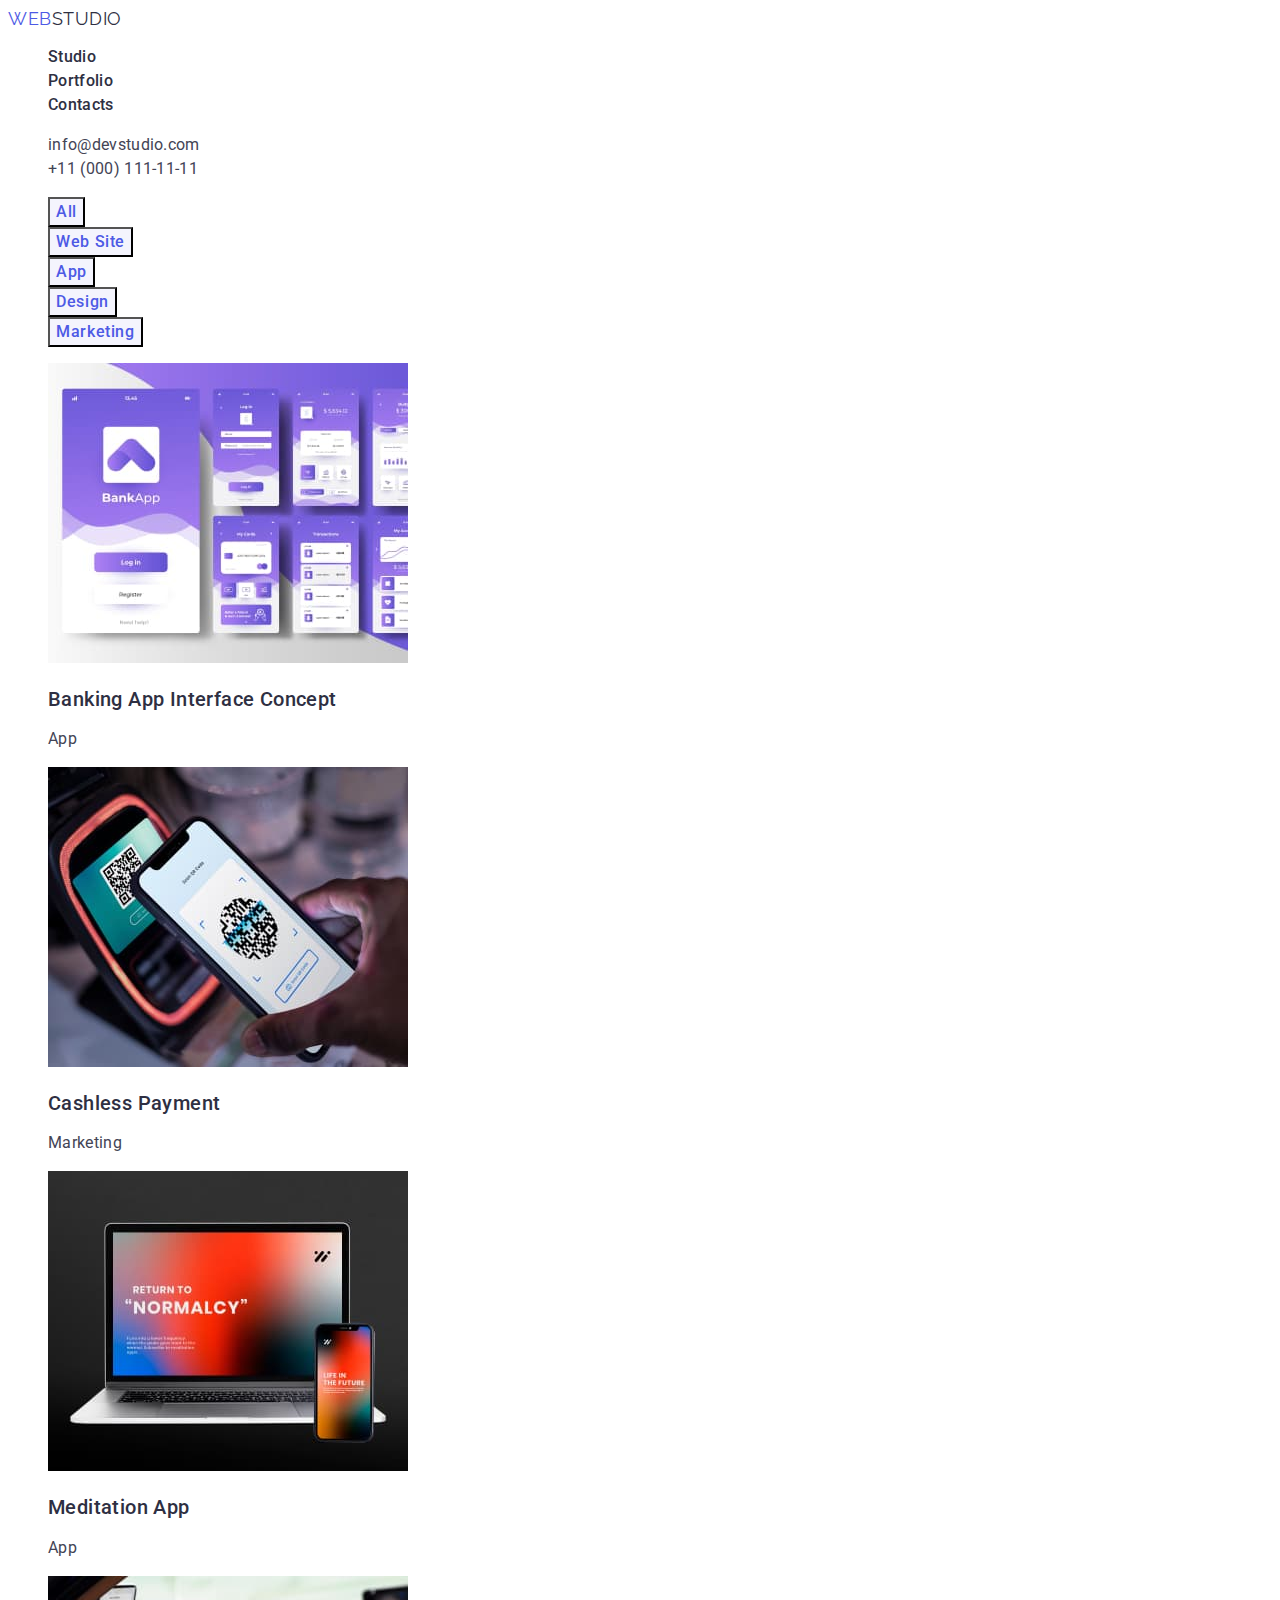
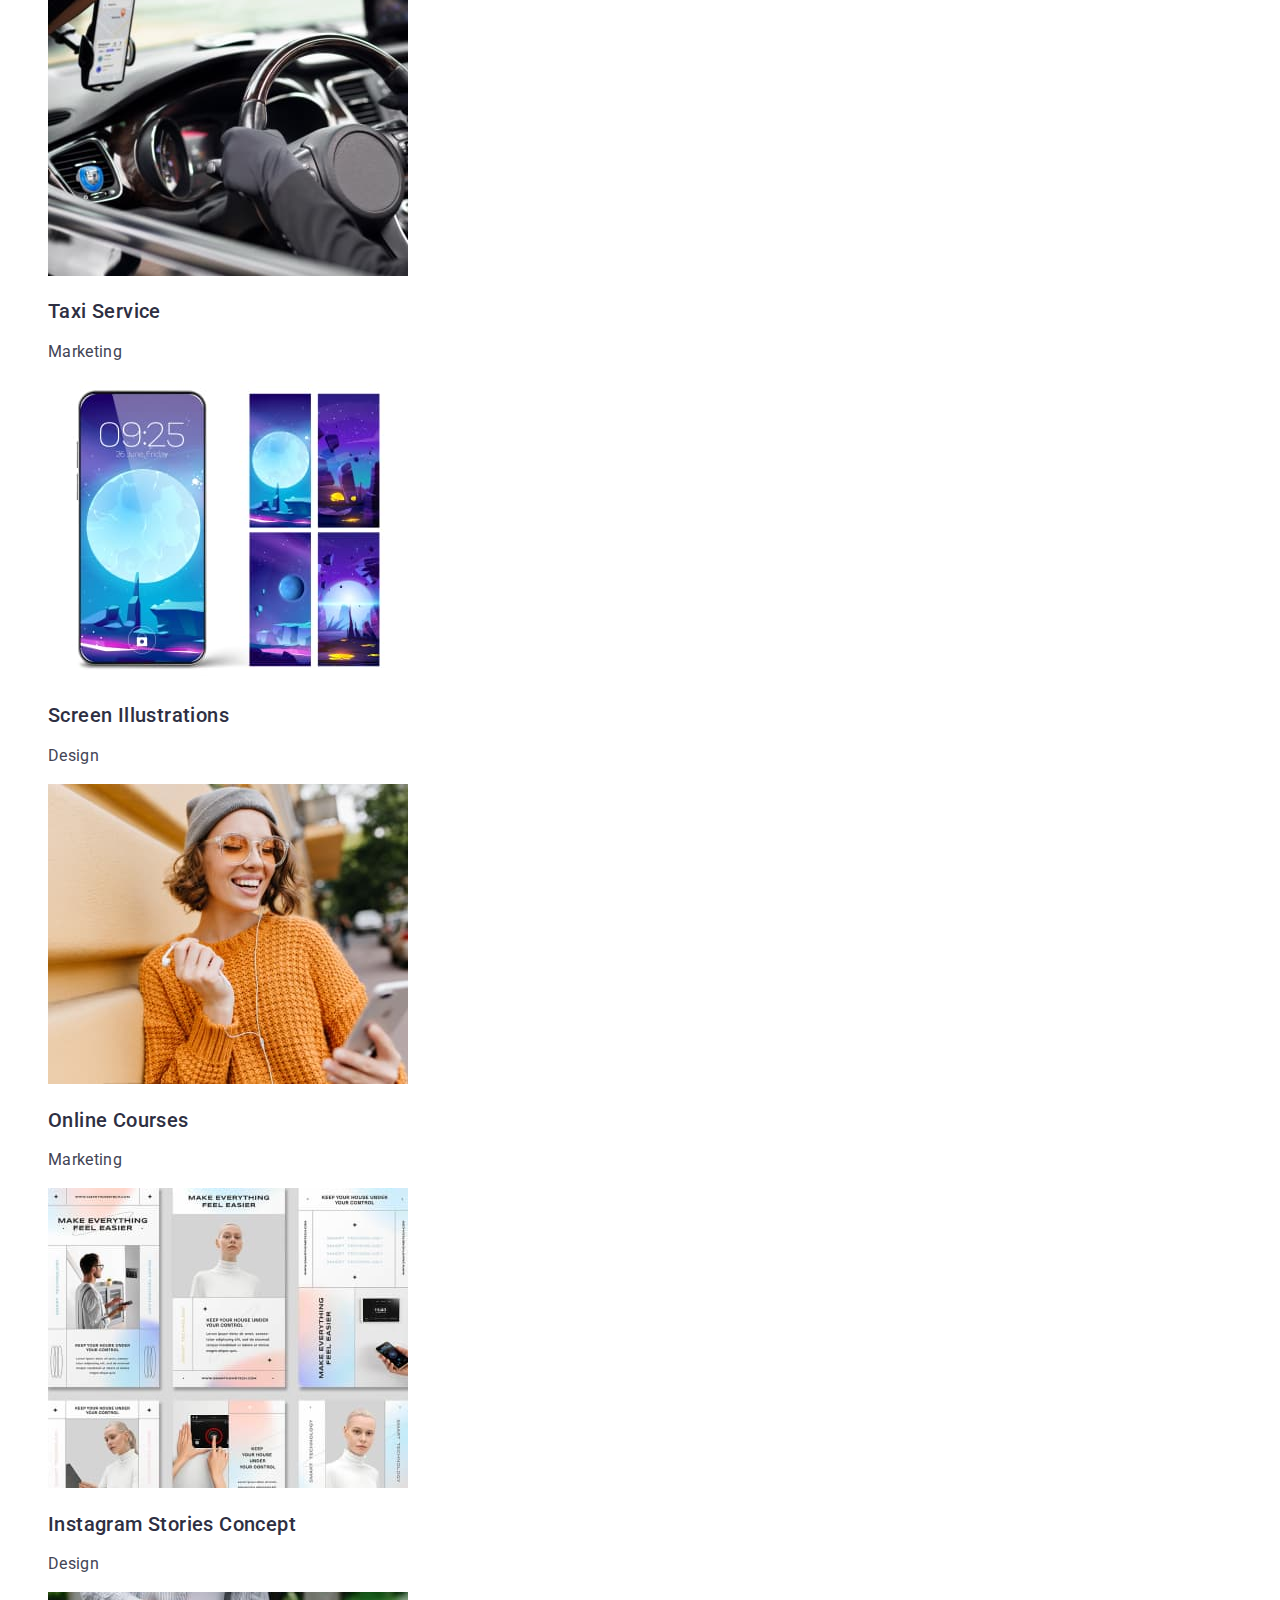
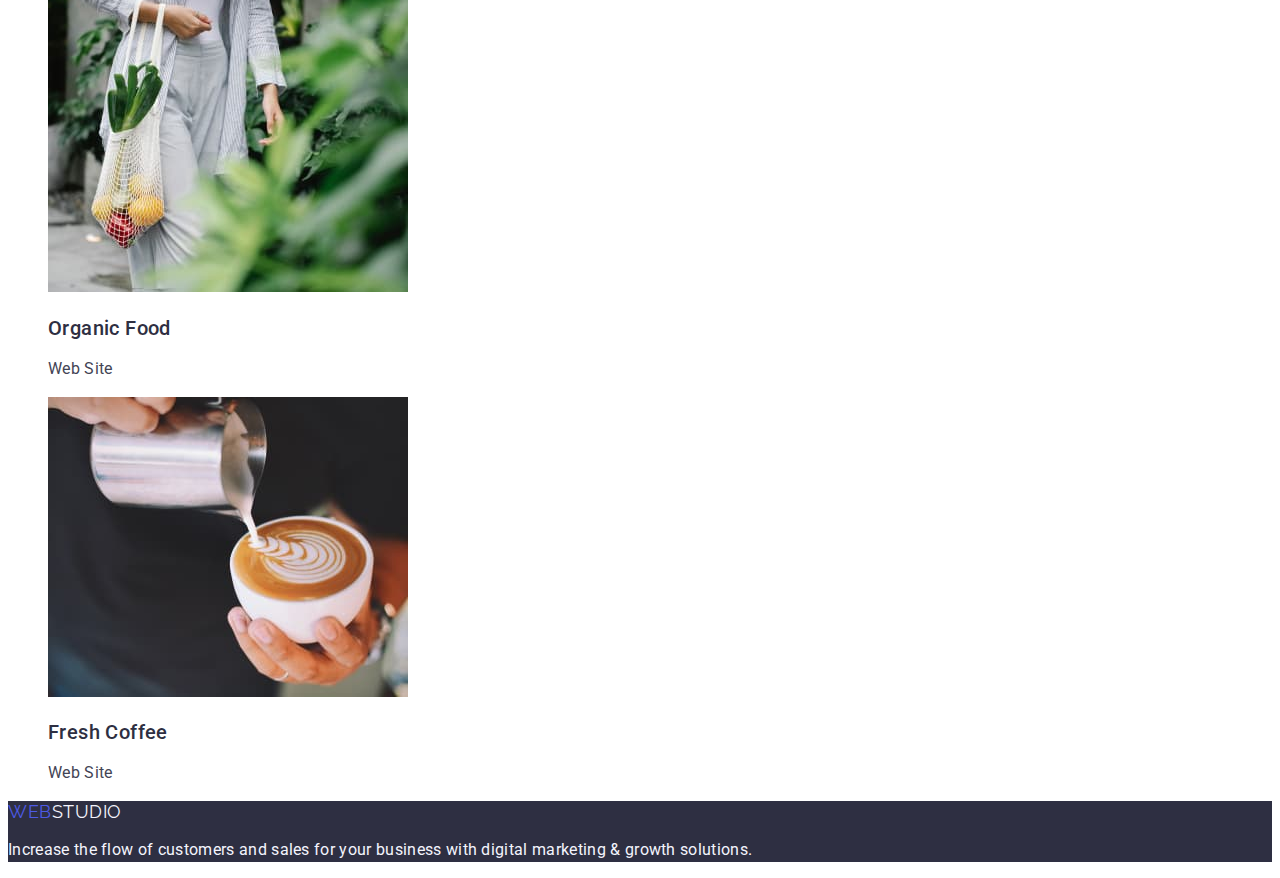
==== portfolio.html @ c182bf04 "Initial commit" ====
<!DOCTYPE html>
<html lang="en">

<head>
    <meta charset="UTF-8">
    <meta http-equiv="X-UA-Compatible" content="IE=edge">
    <meta name="viewport" content="width=device-width, initial-scale=1.0">
    <title>Portfolio</title>
    <link rel="stylesheet" href="./css/styles.css">
    <link rel="preconnect" href="https://fonts.googleapis.com">
    <link rel="preconnect" href="https://fonts.gstatic.com" crossorigin>
    <link
        href="https://fonts.googleapis.com/css2?family=Raleway:wght@800&family=Roboto:wght@400;500;700;900&display=swap"
        rel="stylesheet">
</head>

<body>
    <!-- Top Line -->
    <header>
        <nav>
            <a href="./index.html" class="logo link">WEB<span class="logo-studio">Studio</span></a>
            <ul class="site-nav list">
                <li> <a href="./index.html" class="link">Studio</a> </li>
                <li> <a href="./portfolio.html" class="link">Portfolio</a></li>
                <li> <a href="" class="link">Contacts</a></li>
            </ul>
        </nav>
        <address class="address">
            <ul class="list">
                <li>
                    <a class="contacts link" href="mailto:info@devstudio.com">info@devstudio.com</a>
                </li>
                <li>
                    <a class="contacts link" href="tel:+110001111111">+11 (000) 111-11-11</a>
                </li>
            </ul>
        </address>

    </header>

    <!-- Main Content Filters-->
    <main>
        <section class="portfolio">
            <h1 hidden>Portfolio</h1>
            <ul class="list">
                <li>
                    <button type="button" class="button link">All</button>
                </li>
                <li>
                    <button type="button" class="button link">Web Site</button>
                </li>
                <li>
                    <button type="button" class="button link">App</button>
                </li>
                <li>
                    <button type="button" class="button link">Design</button>
                </li>
                <li>
                    <button type="button" class="button link">Marketing</button>
                </li>
            </ul>

            <ul class="list">
                <li>
                    <a href="" class="link">
                        <img src="./images/img-4.jpg" alt="Banking App Interface Concept" width="360">
                        <h2 class="portfolio-caption">Banking App Interface Concept</h2>
                        <p class="portfolio-text">App</p>
                    </a>
                </li>
                <li>
                    <a href="" class="link">
                        <img src="./images/img-5.jpg" alt="Cashless Payment" width="360">
                        <h2 class="portfolio-caption">Cashless Payment</h2>
                        <p class="portfolio-text">Marketing</p>
                    </a>
                </li>
                <li>
                    <a href="" class="link">
                        <img src="./images/img-6.jpg" alt="Meditation App" width="360">
                        <h2 class="portfolio-caption">Meditation App</h2>
                        <p class="portfolio-text">App</p>
                    </a>
                </li>
                <li>
                    <a href="" class="link">
                        <img src="./images/img-7.jpg" alt="Taxi Service" width="360">
                        <h2 class="portfolio-caption">Taxi Service</h2>
                        <p class="portfolio-text">Marketing</p>
                    </a>
                </li>
                <li>
                    <a href="" class="link">
                        <img src="./images/img-8.jpg" alt="Screen Illustrations" width="360">
                        <h2 class="portfolio-caption">Screen Illustrations</h2>
                        <p class="portfolio-text">Design</p>
                    </a>
                </li>
                <li>
                    <a href="" class="link">
                        <img src="./images/img-9.jpg" alt="Online Courses" width="360">
                        <h2 class="portfolio-caption">Online Courses</h2>
                        <p class="portfolio-text">Marketing</p>
                    </a>
                </li>
                <li>
                    <a href="" class="link">
                        <img src="./images/img-10.jpg" alt="Instagram Stories Concept" width="360">
                        <h2 class="portfolio-caption">Instagram Stories Concept</h2>
                        <p class="portfolio-text">Design</p>
                    </a>
                </li>
                <li>
                    <a href="" class="link">
                        <img src="./images/img-11.jpg" alt="Organic Food" width="360">
                        <h2 class="portfolio-caption">Organic Food</h2>
                        <p class="portfolio-text">Web Site</p>
                    </a>
                </li>
                <li>
                    <a href="" class="link">
                        <img src="./images/img-12.jpg" alt="Fresh Coffee" width="360">
                        <h2 class="portfolio-caption">Fresh Coffee</h2>
                        <p class="portfolio-text">Web Site</p>
                    </a>
                </li>
            </ul>
        </section>

    </main>


    <!-- Footer -->
    <footer class="footer">
        <a href="./index.html" class="logo link">WEB<span class="footer-studio">Studio</span></a>
        <p class="footer-text">Increase the flow of customers and sales for your business with digital marketing &
            growth solutions.</p>
    </footer>

</body>

</html>
---- css/styles.css ----
:root {
  --primary-white-color: #ffffff;
  --button-blue-color: #4d5ae5;
  --primary-text-color: #434455;
  --title-text-color: #2e2f42;
  --accent-color: #4d5ae5;
  --accent-focus-color: #404bbf;
  --accent-button-color: #f4f4fd;
}
body {
  font-family: "Roboto", sans-serif;
  background-color: var(--primary-white-color);
  color: var(--primary-text-color);
}
.list {
  list-style: none;
}

/* Logo */
.logo {
  font-family: "Raleway", sans-serif;
  font-size: 18px;
  line-height: 1.17;
  letter-spacing: 0.03em;
  text-transform: uppercase;
  color: var(--accent-color);
}
.link {
  text-decoration: none;
}

.logo-studio {
  color: var(--title-text-color);
}

/* Site nav */

.site-nav .link {
  font-weight: 500;
  font-size: 16px;
  line-height: 1.5;
  letter-spacing: 0.02em;
  color: var(--title-text-color);
}

.site-nav .link:hover,
.site-nav .link:focus {
  color: var(--accent-focus-color);
}

/* Address */

.address {
  font-style: normal;
}

.list .contacts {
  font-size: 16px;
  line-height: 1.5;
  letter-spacing: 0.02em;
  color: var(--primary-text-color);
}
.contacts:hover,
.contacts:focus {
  color: var(--accent-focus-color);
}

/* Hero */

.hero {
  background-color: var(--title-text-color);
}

.hero-title {
  font-size: 56px;
  text-align: center;
  letter-spacing: 0.02em;
  line-height: 1.07;
  color: var(--primary-white-color);
}

.button {
  cursor: pointer;
  font-family: "Roboto", sans-serif;
  font-weight: 500;
  font-size: 16px;
  letter-spacing: 0.04em;
  line-height: 1.5;
  background-color: var(--button-blue-color);
  color: var(--primary-white-color);
}

.button:hover,
.button:focus {
  background-color: var(--accent-focus-color);
}

/* Section 1 2 3*/

.title-features {
  font-weight: 500;
  font-size: 20px;
  letter-spacing: 0.02em;
  color: var(--title-text-color);
}

.features-text {
  font-size: 16px;
  line-height: 1.5;
  letter-spacing: 0.02em;
}

.title {
  font-size: 36px;
  line-height: 1.11;
  letter-spacing: 0.02em;
  text-align: center;
  text-transform: capitalize;
  color: var(--title-text-color);
}

.section-team {
  background-color: var(--accent-button-color);
}

.team-item {
  background-color: var(--primary-white-color);
}

.team-name {
  font-weight: 500;
  font-size: 20px;
  letter-spacing: 0.02em;
  color: var(--title-text-color);
}

.team-field {
  font-size: 16px;
  line-height: 1.5;
  letter-spacing: 0.02em;
}

/* Footer */

.footer {
  background-color: var(--title-text-color);
}

.footer-studio {
  color: var(--accent-button-color);
}

.footer-text {
  font-size: 16px;
  line-height: 1.5;
  letter-spacing: 0.02em;
  color: var(--accent-button-color);
}
/* Portfolio */

/* Buttons */

.portfolio {
  font-size: 16px;
  line-height: 1.5;
}

.portfolio .button {
  background: var(--accent-button-color);
  color: var(--button-blue-color);
}

.portfolio .button:hover,
.portfolio .button:focus {
  background: var(--accent-focus-color);
  color: var(--accent-button-color);
}

.portfolio-caption {
  font-weight: 500;
  font-size: 20px;
  line-height: 1.2;
  letter-spacing: 0.02em;
  color: var(--title-text-color);
}

.portfolio-text {
  letter-spacing: 0.02em;
  color: var(--primary-text-color);
}
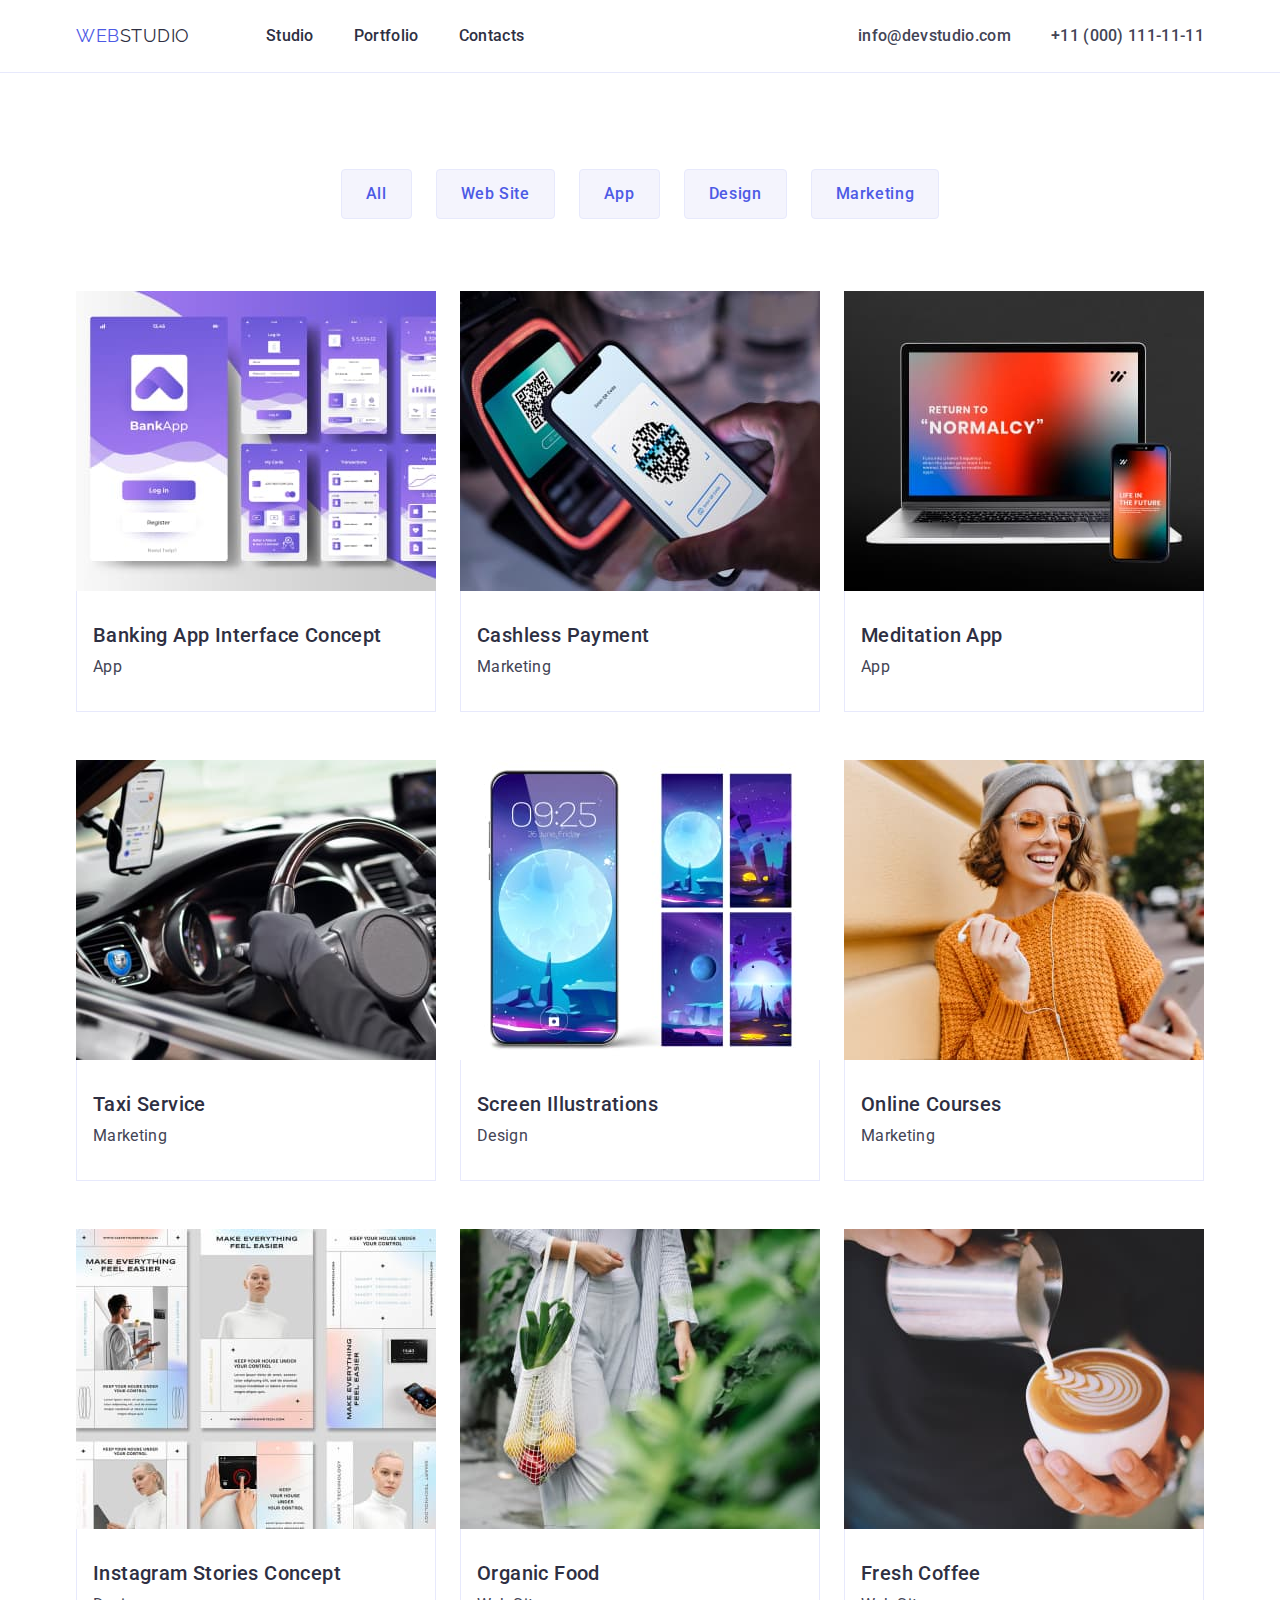
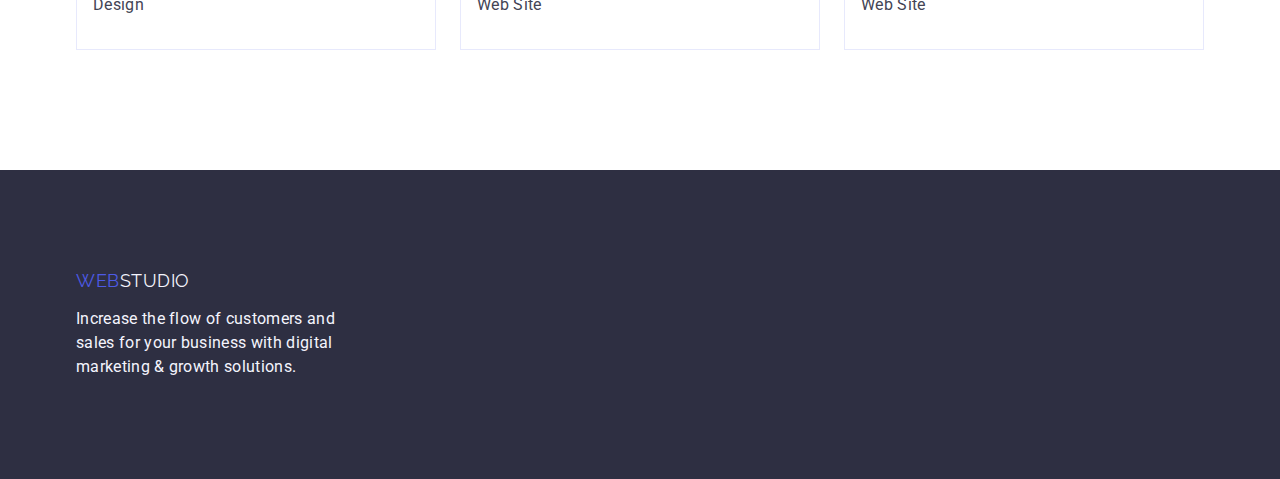
==== commit 270bf22c: "update file" ====
--- a/portfolio.html
+++ b/portfolio.html
@@ -6,125 +6,152 @@
     <meta http-equiv="X-UA-Compatible" content="IE=edge">
     <meta name="viewport" content="width=device-width, initial-scale=1.0">
     <title>Portfolio</title>
-    <link rel="stylesheet" href="./css/styles.css">
+
     <link rel="preconnect" href="https://fonts.googleapis.com">
     <link rel="preconnect" href="https://fonts.gstatic.com" crossorigin>
     <link
         href="https://fonts.googleapis.com/css2?family=Raleway:wght@800&family=Roboto:wght@400;500;700;900&display=swap"
         rel="stylesheet">
+
+    <link rel="stylesheet"
+        href="https://cdnjs.cloudflare.com/ajax/libs/modern-normalize/0.7.0/modern-normalize.min.css">
+
+
+    <link rel="stylesheet" href="./css/styles.css">
 </head>
 
 <body>
     <!-- Top Line -->
-    <header>
-        <nav>
-            <a href="./index.html" class="logo link">WEB<span class="logo-studio">Studio</span></a>
-            <ul class="site-nav list">
-                <li> <a href="./index.html" class="link">Studio</a> </li>
-                <li> <a href="./portfolio.html" class="link">Portfolio</a></li>
-                <li> <a href="" class="link">Contacts</a></li>
-            </ul>
-        </nav>
-        <address class="address">
-            <ul class="list">
-                <li>
-                    <a class="contacts link" href="mailto:info@devstudio.com">info@devstudio.com</a>
-                </li>
-                <li>
-                    <a class="contacts link" href="tel:+110001111111">+11 (000) 111-11-11</a>
-                </li>
-            </ul>
-        </address>
-
+    <header class="header">
+        <div class="container nav-header">
+            <nav class="nav-header">
+                <a href="./index.html" class="logo link">WEB<span class="logo-studio">Studio</span></a>
+                <ul class="site-nav list">
+                    <li class="item"> <a href="./index.html" class="link">Studio</a> </li>
+                    <li class="item"> <a href="./portfolio.html" class="link">Portfolio</a></li>
+                    <li class="item"> <a href="" class="link">Contacts</a></li>
+                </ul>
+            </nav>
+            <address class="address nav-address">
+                <ul class="site-nav list">
+                    <li>
+                        <a class="contacts link" href="mailto:info@devstudio.com">info@devstudio.com</a>
+                    </li>
+                    <li>
+                        <a class="contacts link" href="tel:+110001111111">+11 (000) 111-11-11</a>
+                    </li>
+                </ul>
+            </address>
+        </div>
     </header>
 
     <!-- Main Content Filters-->
     <main>
         <section class="portfolio">
-            <h1 hidden>Portfolio</h1>
-            <ul class="list">
-                <li>
-                    <button type="button" class="button link">All</button>
-                </li>
-                <li>
-                    <button type="button" class="button link">Web Site</button>
-                </li>
-                <li>
-                    <button type="button" class="button link">App</button>
-                </li>
-                <li>
-                    <button type="button" class="button link">Design</button>
-                </li>
-                <li>
-                    <button type="button" class="button link">Marketing</button>
-                </li>
-            </ul>
+            <div class="container">
+                <h1 hidden>Portfolio</h1>
+                <ul class="list list-button">
+                    <li>
+                        <button type="button" class="button link">All</button>
+                    </li>
+                    <li>
+                        <button type="button" class="button link">Web Site</button>
+                    </li>
+                    <li>
+                        <button type="button" class="button link">App</button>
+                    </li>
+                    <li>
+                        <button type="button" class="button link">Design</button>
+                    </li>
+                    <li>
+                        <button type="button" class="button link">Marketing</button>
+                    </li>
+                </ul>
 
-            <ul class="list">
-                <li>
-                    <a href="" class="link">
-                        <img src="./images/img-4.jpg" alt="Banking App Interface Concept" width="360">
-                        <h2 class="portfolio-caption">Banking App Interface Concept</h2>
-                        <p class="portfolio-text">App</p>
-                    </a>
-                </li>
-                <li>
-                    <a href="" class="link">
-                        <img src="./images/img-5.jpg" alt="Cashless Payment" width="360">
-                        <h2 class="portfolio-caption">Cashless Payment</h2>
-                        <p class="portfolio-text">Marketing</p>
-                    </a>
-                </li>
-                <li>
-                    <a href="" class="link">
-                        <img src="./images/img-6.jpg" alt="Meditation App" width="360">
-                        <h2 class="portfolio-caption">Meditation App</h2>
-                        <p class="portfolio-text">App</p>
-                    </a>
-                </li>
-                <li>
-                    <a href="" class="link">
-                        <img src="./images/img-7.jpg" alt="Taxi Service" width="360">
-                        <h2 class="portfolio-caption">Taxi Service</h2>
-                        <p class="portfolio-text">Marketing</p>
-                    </a>
-                </li>
-                <li>
-                    <a href="" class="link">
-                        <img src="./images/img-8.jpg" alt="Screen Illustrations" width="360">
-                        <h2 class="portfolio-caption">Screen Illustrations</h2>
-                        <p class="portfolio-text">Design</p>
-                    </a>
-                </li>
-                <li>
-                    <a href="" class="link">
-                        <img src="./images/img-9.jpg" alt="Online Courses" width="360">
-                        <h2 class="portfolio-caption">Online Courses</h2>
-                        <p class="portfolio-text">Marketing</p>
-                    </a>
-                </li>
-                <li>
-                    <a href="" class="link">
-                        <img src="./images/img-10.jpg" alt="Instagram Stories Concept" width="360">
-                        <h2 class="portfolio-caption">Instagram Stories Concept</h2>
-                        <p class="portfolio-text">Design</p>
-                    </a>
-                </li>
-                <li>
-                    <a href="" class="link">
-                        <img src="./images/img-11.jpg" alt="Organic Food" width="360">
-                        <h2 class="portfolio-caption">Organic Food</h2>
-                        <p class="portfolio-text">Web Site</p>
-                    </a>
-                </li>
-                <li>
-                    <a href="" class="link">
-                        <img src="./images/img-12.jpg" alt="Fresh Coffee" width="360">
-                        <h2 class="portfolio-caption">Fresh Coffee</h2>
-                        <p class="portfolio-text">Web Site</p>
-                    </a>
-                </li>
-            </ul>
+                <ul class="list potfolio-list">
+                    <li class="portfolio-item">
+                        <a href="" class="link">
+                            <img class="image" src="./images/img-4.jpg" alt="Banking App Interface Concept" width="360">
+                            <div class="portfolio-info">
+                                <h2 class="portfolio-caption">Banking App Interface Concept</h2>
+                                <p class="portfolio-text">App</p>
+                            </div>
+                        </a>
+                    </li>
+                    <li class="portfolio-item">
+                        <a href="" class="link">
+                            <img class="image" src="./images/img-5.jpg" alt="Cashless Payment" width="360">
+                            <div class="portfolio-info">
+                                <h2 class="portfolio-caption">Cashless Payment</h2>
+                                <p class="portfolio-text">Marketing</p>
+                            </div>
+                        </a>
+                    </li>
+                    <li class="portfolio-item">
+                        <a href="" class="link">
+                            <img class="image" src="./images/img-6.jpg" alt="Meditation App" width="360">
+                            <div class="portfolio-info">
+                                <h2 class="portfolio-caption">Meditation App</h2>
+                                <p class="portfolio-text">App</p>
+                            </div>
+                        </a>
+                    </li>
+                    <li class="portfolio-item">
+                        <a href="" class="link">
+                            <img class="image" src="./images/img-7.jpg" alt="Taxi Service" width="360">
+                            <div class="portfolio-info">
+                                <h2 class="portfolio-caption">Taxi Service</h2>
+                                <p class="portfolio-text">Marketing</p>
+                            </div>
+                        </a>
+                    </li>
+                    <li class="portfolio-item">
+                        <a href="" class="link">
+                            <img class="image" src="./images/img-8.jpg" alt="Screen Illustrations" width="360">
+                            <div class="portfolio-info">
+                                <h2 class="portfolio-caption">Screen Illustrations</h2>
+                                <p class="portfolio-text">Design</p>
+                            </div>
+                        </a>
+                    </li>
+                    <li class="portfolio-item">
+                        <a href="" class="link">
+                            <img class="image" src="./images/img-9.jpg" alt="Online Courses" width="360">
+                            <div class="portfolio-info">
+                                <h2 class="portfolio-caption">Online Courses</h2>
+                                <p class="portfolio-text">Marketing</p>
+                            </div>
+                        </a>
+                    </li>
+                    <li class="portfolio-item">
+                        <a href="" class="link">
+                            <img class="image" src="./images/img-10.jpg" alt="Instagram Stories Concept" width="360">
+                            <div class="portfolio-info">
+                                <h2 class="portfolio-caption">Instagram Stories Concept</h2>
+                                <p class="portfolio-text">Design</p>
+                            </div>
+                        </a>
+                    </li>
+                    <li class="portfolio-item">
+                        <a href="" class="link">
+                            <img class="image" src="./images/img-11.jpg" alt="Organic Food" width="360">
+                            <div class="portfolio-info">
+                                <h2 class="portfolio-caption">Organic Food</h2>
+                                <p class="portfolio-text">Web Site</p>
+                            </div>
+                        </a>
+                    </li>
+                    <li class="portfolio-item">
+                        <a href="" class="link">
+                            <img class="image" src="./images/img-12.jpg" alt="Fresh Coffee" width="360">
+                            <div class="portfolio-info">
+                                <h2 class="portfolio-caption">Fresh Coffee</h2>
+                                <p class="portfolio-text">Web Site</p>
+                            </div>
+                        </a>
+                    </li>
+                </ul>
+            </div>
         </section>
 
     </main>
@@ -132,9 +159,11 @@
 
     <!-- Footer -->
     <footer class="footer">
-        <a href="./index.html" class="logo link">WEB<span class="footer-studio">Studio</span></a>
-        <p class="footer-text">Increase the flow of customers and sales for your business with digital marketing &
-            growth solutions.</p>
+        <div class="container">
+            <a href="./index.html" class="logo footer-logo link">WEB<span class="footer-studio">Studio</span></a>
+            <p class="footer-text">Increase the flow of customers and sales for your business with digital marketing &
+                growth solutions.</p>
+        </div>
     </footer>
 
 </body>
--- a/css/styles.css
+++ b/css/styles.css
@@ -6,28 +6,59 @@
   --accent-color: #4d5ae5;
   --accent-focus-color: #404bbf;
   --accent-button-color: #f4f4fd;
-}
+  --border-btn-portfolio-color: #e7e9fc;
+  --border-accent: #e7e9fc;
+}
+
 body {
   font-family: "Roboto", sans-serif;
+
   background-color: var(--primary-white-color);
   color: var(--primary-text-color);
 }
+
 .list {
+  margin: 0;
+  padding: 0;
+
   list-style: none;
+}
+
+.link {
+  text-decoration: none;
+}
+
+.container {
+  margin: 0 auto;
+  padding: 0 15px;
+  width: 1158px;
+}
+
+/* Header */
+
+.header {
+  border-bottom: 1px solid var(--border-accent);
+}
+
+.nav-header {
+  display: flex;
+  align-items: center;
 }
 
 /* Logo */
 .logo {
+  display: block;
+  margin-right: 76px;
+  padding: 24px 0;
+
   font-family: "Raleway", sans-serif;
   font-size: 18px;
   line-height: 1.17;
   letter-spacing: 0.03em;
   text-transform: uppercase;
+
   color: var(--accent-color);
 }
-.link {
-  text-decoration: none;
-}
 
 .logo-studio {
   color: var(--title-text-color);
@@ -35,7 +66,15 @@
 
 /* Site nav */
 
+.site-nav {
+  display: flex;
+  gap: 40px;
+}
+
 .site-nav .link {
+  display: block;
+  padding: 24px 0;
+
   font-weight: 500;
   font-size: 16px;
   line-height: 1.5;
@@ -54,10 +93,16 @@
   font-style: normal;
 }
 
+.nav-address {
+  display: flex;
+  margin-left: auto;
+}
+
 .list .contacts {
   font-size: 16px;
   line-height: 1.5;
   letter-spacing: 0.02em;
+
   color: var(--primary-text-color);
 }
 .contacts:hover,
@@ -68,82 +113,179 @@
 /* Hero */
 
 .hero {
+  padding: 188px 0;
+  text-align: center;
   background-color: var(--title-text-color);
 }
 
 .hero-title {
+  margin-left: auto;
+  margin-right: auto;
+  margin-top: 0;
+  margin-bottom: 48px;
+  max-width: 496px;
+
   font-size: 56px;
-  text-align: center;
   letter-spacing: 0.02em;
   line-height: 1.07;
+
   color: var(--primary-white-color);
 }
 
+/* Buttons */
+
 .button {
+  display: block;
+  margin-left: auto;
+  margin-right: auto;
+
+  border-radius: 4px;
+
+  font-weight: 500;
+  font-size: 16px;
+  letter-spacing: 0.04em;
+  line-height: 1.5;
+  text-align: center;
   cursor: pointer;
-  font-family: "Roboto", sans-serif;
-  font-weight: 500;
-  font-size: 16px;
-  letter-spacing: 0.04em;
-  line-height: 1.5;
+
   background-color: var(--button-blue-color);
   color: var(--primary-white-color);
 }
-
 .button:hover,
 .button:focus {
   background-color: var(--accent-focus-color);
 }
 
-/* Section 1 2 3*/
+.button-hero {
+  padding: 16px 32px;
+  min-width: 169px;
+  height: 56px;
+
+  border: none;
+}
+
+/* Section */
+
+.section {
+  padding-top: 120px;
+  padding-bottom: 120px;
+}
+
+/* Section 1 */
+
+.features-list {
+  display: flex;
+  gap: 24px;
+}
 
 .title-features {
+  margin-top: 0;
+  margin-bottom: 8px;
+
   font-weight: 500;
   font-size: 20px;
   letter-spacing: 0.02em;
+
   color: var(--title-text-color);
 }
 
 .features-text {
-  font-size: 16px;
-  line-height: 1.5;
-  letter-spacing: 0.02em;
+  margin-top: 0;
+  margin-bottom: 0;
+
+  font-size: 16px;
+  line-height: 1.5;
+  letter-spacing: 0.02em;
+}
+
+/* Seccion 2 */
+
+.aboutus {
+  padding-top: 0;
 }
 
 .title {
+  margin-top: 0;
+  margin-bottom: 72px;
+
   font-size: 36px;
   line-height: 1.11;
   letter-spacing: 0.02em;
   text-align: center;
   text-transform: capitalize;
-  color: var(--title-text-color);
-}
+
+  color: var(--title-text-color);
+}
+
+.product {
+  display: flex;
+  gap: 24px;
+}
+
+.list-product {
+  width: 360px;
+  flex-basis: calc((100%-48px) / 3);
+}
+
+.image {
+  display: block;
+}
+
+/* Section 3 */
 
 .section-team {
   background-color: var(--accent-button-color);
 }
+.list-team {
+  display: flex;
+  gap: 24px;
+}
 
 .team-item {
+  flex-basis: calc((100%-72px) / 4);
+  border-radius: 0px 0px 4px 4px;
+
   background-color: var(--primary-white-color);
 }
 
+.info {
+  padding: 32px 16px;
+}
+
 .team-name {
+  margin-top: 0px;
+  margin-bottom: 8px;
+
   font-weight: 500;
   font-size: 20px;
-  letter-spacing: 0.02em;
+  line-height: 1.2;
+  text-align: center;
+  letter-spacing: 0.02em;
+
   color: var(--title-text-color);
 }
 
 .team-field {
-  font-size: 16px;
-  line-height: 1.5;
+  margin: 0;
+
+  font-size: 16px;
+  line-height: 1.5;
+  text-align: center;
   letter-spacing: 0.02em;
 }
 
 /* Footer */
 
 .footer {
+  padding: 100px 0;
   background-color: var(--title-text-color);
+}
+
+.footer-logo {
+  display: inline-block;
+  margin-top: 0;
+  margin-bottom: 16px;
+  padding: 0;
 }
 
 .footer-studio {
@@ -151,40 +293,80 @@
 }
 
 .footer-text {
-  font-size: 16px;
-  line-height: 1.5;
-  letter-spacing: 0.02em;
+  display: flex;
+  margin: 0;
+  max-width: 264px;
+
+  font-size: 16px;
+  line-height: 1.5;
+  letter-spacing: 0.02em;
+
   color: var(--accent-button-color);
 }
+
 /* Portfolio */
 
-/* Buttons */
-
 .portfolio {
-  font-size: 16px;
-  line-height: 1.5;
+  padding: 96px 0 120px 0;
+
+  font-size: 16px;
+  line-height: 1.5;
+}
+
+/* Portfolio Buttons */
+
+.list-button {
+  display: flex;
+  gap: 24px;
+  justify-content: center;
+  margin-bottom: 72px;
 }
 
 .portfolio .button {
+  padding: 12px 24px;
+
+  border: 1px solid var(--border-accent);
   background: var(--accent-button-color);
   color: var(--button-blue-color);
 }
-
 .portfolio .button:hover,
 .portfolio .button:focus {
+  border: 1px solid transparent;
   background: var(--accent-focus-color);
   color: var(--accent-button-color);
 }
 
+.potfolio-list {
+  display: flex;
+  flex-wrap: wrap;
+  gap: 48px 24px;
+}
+
+.portfolio-item {
+  width: 360px;
+}
+
+.portfolio-info {
+  padding: 32px 16px;
+
+  border: 1px solid var(--border-accent);
+  border-top: none;
+}
+
 .portfolio-caption {
+  margin: 0 0 8px 0;
+
   font-weight: 500;
   font-size: 20px;
   line-height: 1.2;
   letter-spacing: 0.02em;
+
   color: var(--title-text-color);
 }
 
 .portfolio-text {
+  margin: 0;
+
   letter-spacing: 0.02em;
   color: var(--primary-text-color);
 }
